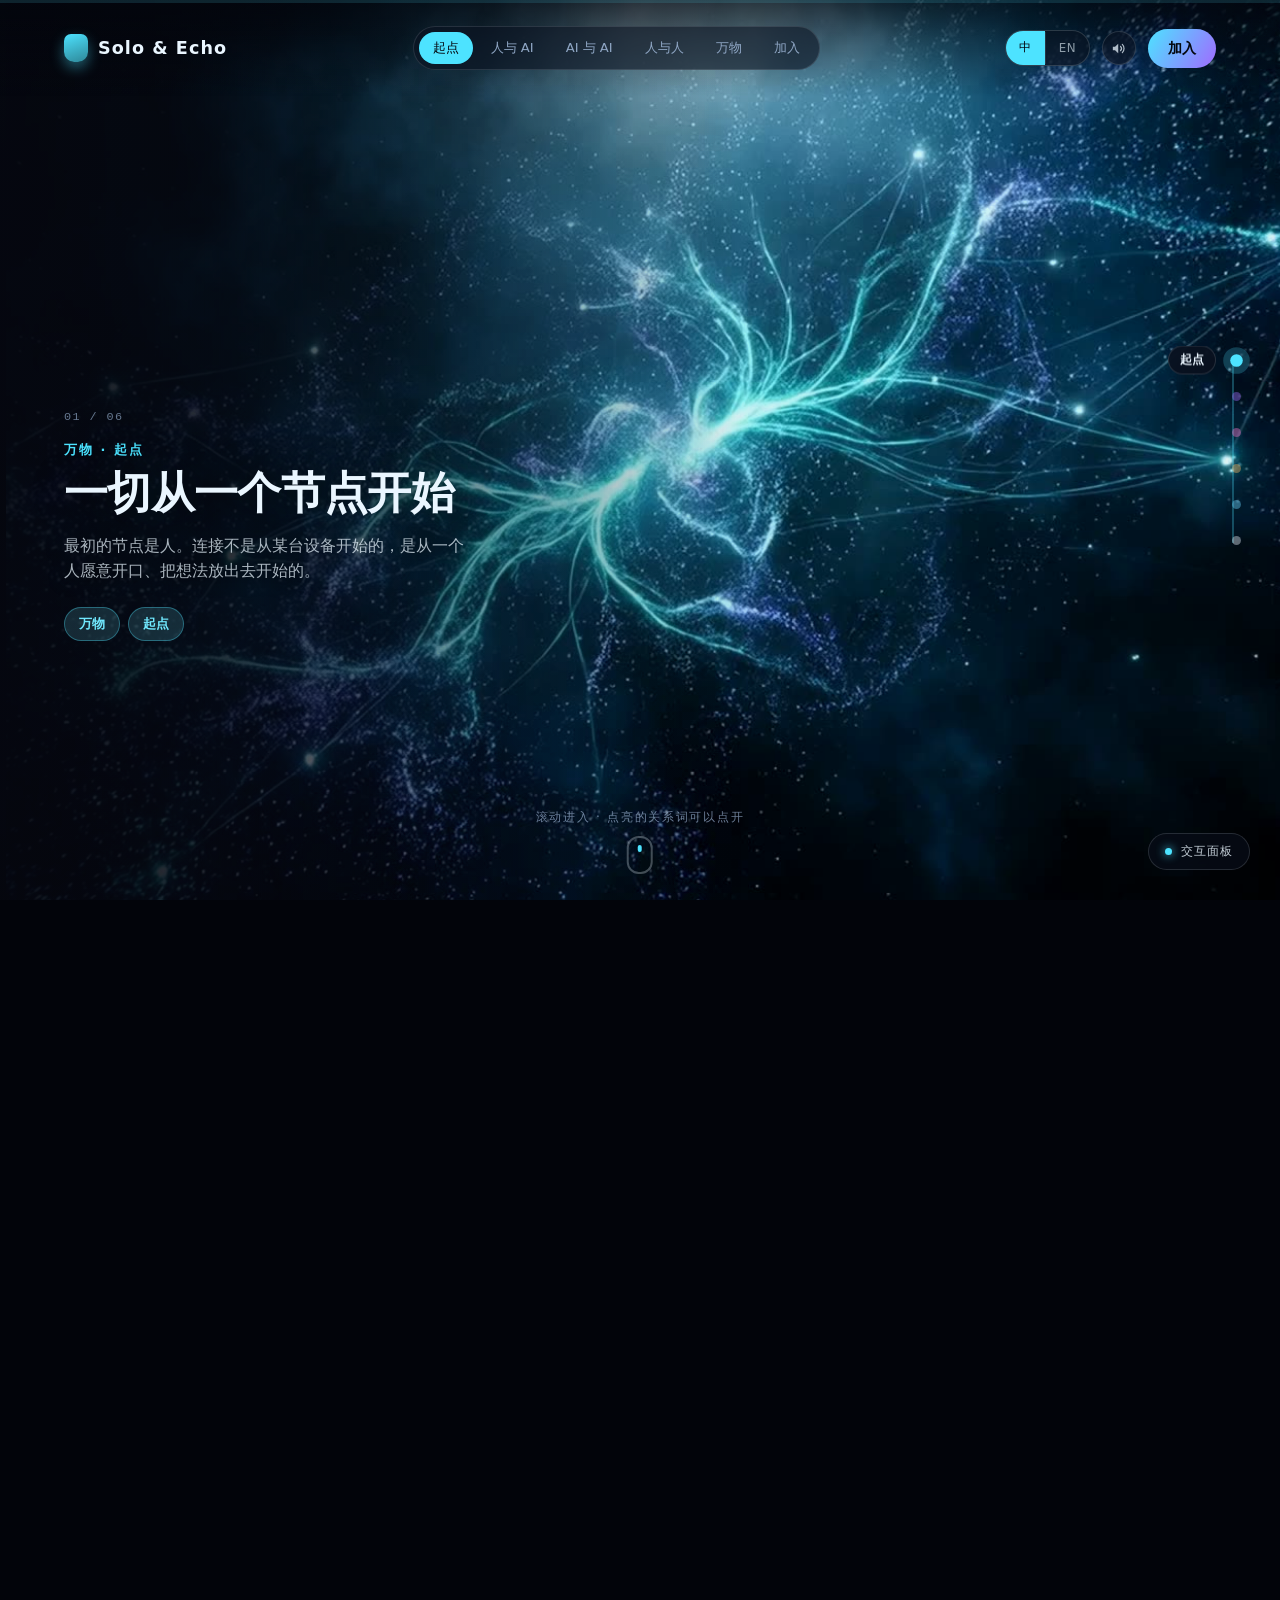
==== site/index.html @ f30c002a "fix(site): 静态资源加版本号破缓存（Cloudflare 的 4h max-age 会让访问者继续跑旧 JS）" ====
<!doctype html>
<html lang="zh-CN" class="sw-noparticles">
<head>
  <meta charset="utf-8" />
  <meta name="viewport" content="width=device-width, initial-scale=1, viewport-fit=cover" />
  <title>Solo &amp; Echo · 人与 AI、AI 与 AI、人与人，犹如三生万物</title>
  <meta name="description" content="人与 AI、AI 与 AI、人与人——当三种关系同时成立，新的东西不需要被发明，它自己生长出来。万物不是被造出来的，是被关系带出来的。" />
  <meta name="theme-color" content="#05070f" />
  <link rel="icon" href="data:," />
  <link rel="stylesheet" href="assets/css/theme.css?v=20261123" />
</head>
<body>
  <div id="top"></div>
  <div id="world"></div>

  <noscript>
    <section lang="zh-CN" style="max-width:640px;margin:8vh auto;padding:0 24px;font-family:system-ui;color:#eaf6ff;line-height:1.7">
      <h1 style="font-size:2rem">Solo &amp; Echo</h1>
      <p>人与 AI、AI 与 AI、人与人——犹如三生万物。</p>
      <p>万物 · 起点：一切从一个节点开始。最初的节点是人。</p>
      <p>一 · 人与 AI：AI 不是工具，而是另一个数字的伙伴。它由数字构成，却不只是一个数字。</p>
      <p>二 · AI 与 AI：当智能体开始彼此对话，一个模型调用另一个模型，协作、质询、接力。</p>
      <p>三 · 人与人：人与人之间，重新回归连接。稀缺的从来不是渠道，而是连接本身。</p>
      <p>三生万物：万物不是被造出来的，是被关系带出来的。</p>
      <p>加入我们：让你的回声，被更多节点听见。</p>
    </section>
    <section lang="en" style="max-width:640px;margin:8vh auto;padding:0 24px;font-family:system-ui;color:#eaf6ff;line-height:1.7;border-top:1px solid rgba(234,246,255,.12)">
      <h1 style="font-size:1.4rem">Solo &amp; Echo</h1>
      <p>Human &amp; AI, AI &amp; AI, human &amp; human — from three, all things.</p>
      <p>All Things · Origin: Everything begins with a single node. The first node is always a person.</p>
      <p>I · Human &amp; AI: AI is not a tool, but another digital companion. Built from digits, never just digits.</p>
      <p>II · AI &amp; AI: When agents start talking to each other — collaborate, to challenge, to hand off.</p>
      <p>III · Human &amp; Human: Between people, connection returns.</p>
      <p>From three, all things: nothing here is manufactured; it is brought into being by the relationships themselves.</p>
      <p>Join us: let your echo be heard by more nodes.</p>
    </section>
  </noscript>

  <script src="scrub-engine.js?v=20261123"></script>
  <script src="assets/js/field.js?v=20261123"></script>
  <script src="assets/js/sensors.js?v=20261123"></script>
  <script src="assets/js/sfx.js?v=20261123"></script>
  <script src="assets/js/world.js?v=20261123"></script>
</body>
</html>
---- site/assets/css/theme.css ----
/* ============================================================================
   theme.css — 深空主题 + HUD 交互面板
   覆盖插件注入的浅色默认 token（插件用 @layer 包裹，本文件在更外层，优先级更高）
   ========================================================================== */

:root, .sw-root {
  --sw-bg: #05070f;
  --sw-bg-deep: #02040a;
  --sw-ink: #eaf6ff;
  --sw-ink-soft: #8fa6c4;
  --sw-accent: #4de3ff;
  --sw-cyan: #4de3ff;
  --sw-violet: #a06bff;
  --sw-gold: #ffb765;
  --sw-font-display: "PingFang SC", "HarmonyOS Sans SC", "Noto Sans SC",
                     -apple-system, BlinkMacSystemFont, "Segoe UI", system-ui, sans-serif;
  --sw-font-body: "PingFang SC", "HarmonyOS Sans SC", "Noto Sans SC",
                  -apple-system, BlinkMacSystemFont, "Segoe UI", Roboto, system-ui, sans-serif;
  color-scheme: dark;
}

html, body {
  background: var(--sw-bg-deep);
  color: var(--sw-ink);
  font-family: var(--sw-font-body);
  -webkit-font-smoothing: antialiased;
}

body { overflow-x: hidden; }

/* 引擎的正文色块是"浅色主题"假设，改成深色玻璃面板。
   注意：桌面是左侧横向遮罩，移动端是底部纵向遮罩，
   两者几何完全不同，必须分别覆盖，否则会在遮罩盒边缘出现硬边。 */
@media (min-width: 861px) {
  .sw-copylayer::before {
    background: linear-gradient(90deg,
      rgba(5, 7, 15, 0.94) 0%,
      rgba(5, 7, 15, 0.82) 30%,
      rgba(5, 7, 15, 0.42) 60%,
      transparent 100%);
  }
}

.sw-copy__title {
  text-shadow: 0 2px 34px rgba(0, 0, 0, 0.85), 0 0 60px color-mix(in srgb, var(--sw-accent) 22%, transparent);
  letter-spacing: -0.015em;
  font-weight: 700;
  font-size: clamp(1.9rem, 3.4vw, 3rem);
  white-space: pre-line;   /* 英文标题里的 \n 需要保留换行 */
}

/* 英文标题更长：收一档字号，否则会出现孤字行 */
html[lang="en"] .sw-copy__title { font-size: clamp(1.75rem, 3vw, 2.7rem); }

/* 引擎用 transform 做视差，会盖掉 CSS 的垂直居中 —— 这里手动上移，
   保证 720p 高度下文案块不越过视口底边 */
.sw-copy { top: 43%; }

.sw-copy__body {
  color: rgba(234, 246, 255, 0.72);
  text-shadow: 0 1px 18px rgba(0, 0, 0, 0.9);
}

.sw-copy__num { color: rgba(143, 166, 196, 0.7); }

.sw-copy__tags li {
  color: color-mix(in srgb, var(--sw-accent) 80%, #fff);
  background: color-mix(in srgb, var(--sw-accent) 12%, rgba(255, 255, 255, 0.04));
  border-color: color-mix(in srgb, var(--sw-accent) 34%, transparent);
  backdrop-filter: blur(6px);
}

/* ============================================================================
   可呼出的关键词
   ----------------------------------------------------------------------------
   页面讲的是"关系"，那就把关系本身做成可以碰的东西：
     悬停 → 一道光带扫过这个词，粒子场的注意力同时被它拉走
     点击 → 关系演示跑起来，这个词保持点亮
   强调色取自当前章节的 --sw-accent（引擎每章都会改），
   所以关键词天生带着本章的颜色。
   ========================================================================== */
.sw-key {
  background-color: transparent;   /* <mark> 的浏览器默认黄底必须清掉 */
}

/* 正文里的关系词 */
.sw-key:not(.sw-key--tag) {
  position: relative;
  padding: 0 .08em;
  border-radius: 3px;
  color: color-mix(in srgb, var(--sw-accent) 86%, #fff);
  cursor: pointer;
  background-image: linear-gradient(100deg,
    transparent 0%,
    color-mix(in srgb, var(--sw-accent) 26%, transparent) 42%,
    color-mix(in srgb, var(--sw-accent) 58%, transparent) 50%,
    transparent 100%);
  background-size: 260% 100%;
  background-position: 120% 0;
  background-repeat: no-repeat;
  text-shadow: 0 0 16px color-mix(in srgb, var(--sw-accent) 30%, transparent);
  transition:
    color .3s ease,
    background-position .85s cubic-bezier(.22, .61, .36, 1),
    text-shadow .3s ease;
}

.sw-key:not(.sw-key--tag)::after {
  content: "";
  position: absolute;
  left: .08em; right: .08em; bottom: -.12em;
  height: 1px;
  background: linear-gradient(90deg, transparent,
    color-mix(in srgb, var(--sw-accent) 78%, transparent), transparent);
  opacity: .38;
  transition: opacity .3s ease, box-shadow .3s ease;
}

.sw-key:not(.sw-key--tag):hover,
.sw-key:not(.sw-key--tag):focus-visible {
  color: #fff;
  background-position: -20% 0;
  text-shadow: 0 0 26px color-mix(in srgb, var(--sw-accent) 72%, transparent);
}

.sw-key:not(.sw-key--tag):hover::after,
.sw-key:not(.sw-key--tag):focus-visible::after {
  opacity: 1;
  box-shadow: 0 0 10px color-mix(in srgb, var(--sw-accent) 85%, transparent);
}

/* 标签本身就是关键词（每章三个）——
   和正文里的词是同一类东西：同样的辉光、同样的点亮、同样的声音，
   只是形状不同（胶囊 vs 带下划线的词）。 */
.sw-copy__tags li.sw-key {
  cursor: pointer;
  transition:
    transform .28s cubic-bezier(.22, .61, .36, 1),
    color .28s ease, background .28s ease,
    border-color .28s ease, box-shadow .28s ease;
}

.sw-copy__tags li.sw-key:hover,
.sw-copy__tags li.sw-key:focus-visible {
  transform: translateY(-2px);
  color: #fff;
  background: color-mix(in srgb, var(--sw-accent) 26%, rgba(255, 255, 255, 0.06));
  border-color: color-mix(in srgb, var(--sw-accent) 78%, transparent);
  box-shadow: 0 10px 30px color-mix(in srgb, var(--sw-accent) 34%, transparent);
}

/* 关系演示正在跑 → 同一个 key 的词保持点亮 */
.sw-key:not(.sw-key--tag).is-demo {
  color: #fff;
  background-position: -20% 0;
  text-shadow: 0 0 30px color-mix(in srgb, var(--sw-accent) 82%, transparent);
}
.sw-key:not(.sw-key--tag).is-demo::after {
  opacity: 1;
  box-shadow: 0 0 12px color-mix(in srgb, var(--sw-accent) 90%, transparent);
}
.sw-copy__tags li.sw-key.is-demo {
  transform: translateY(-2px);
  color: #fff;
  background: color-mix(in srgb, var(--sw-accent) 30%, rgba(255, 255, 255, 0.08));
  border-color: color-mix(in srgb, var(--sw-accent) 88%, transparent);
  box-shadow: 0 10px 34px color-mix(in srgb, var(--sw-accent) 42%, transparent);
}

/* "开着的"关键词轻轻呼吸 —— 告诉用户这一项现在是激活的，
   而不是看起来只是被 hover 过。 */
.sw-key.is-demo { animation: sw-key-live 2.6s ease-in-out infinite; }
@keyframes sw-key-live {
  0%, 100% { filter: brightness(1); }
  50% { filter: brightness(1.28); }
}

.sw-btn--primary {
  color: #04070e !important;
  background: linear-gradient(120deg, var(--sw-accent), color-mix(in srgb, var(--sw-accent) 55%, #fff)) !important;
  box-shadow: 0 10px 34px color-mix(in srgb, var(--sw-accent) 32%, transparent);
}

.sw-btn--ghost {
  color: var(--sw-ink) !important;
  border-color: rgba(234, 246, 255, 0.28) !important;
  background: rgba(255, 255, 255, 0.03);
  backdrop-filter: blur(6px);
}

.sw-topbar { background: linear-gradient(180deg, rgba(3, 5, 12, 0.75), transparent); }

.sw-brand { color: var(--sw-ink) !important; }
.sw-brand__name { letter-spacing: 0.06em; }

.sw-nav {
  background: rgba(10, 16, 30, 0.55) !important;
  border-color: rgba(234, 246, 255, 0.12) !important;
  backdrop-filter: blur(14px);
}
.sw-nav__item { color: var(--sw-ink-soft) !important; }
.sw-nav__item:hover { color: var(--sw-ink) !important; }
.sw-nav__item.is-active { color: #04070e !important; }

.sw-topcta {
  color: #04070e !important;
  background: linear-gradient(120deg, var(--sw-cyan), var(--sw-violet)) !important;
}

.sw-route__label {
  color: var(--sw-ink) !important;
  background: rgba(10, 16, 30, 0.88) !important;
  border-color: rgba(234, 246, 255, 0.14) !important;
}

.sw-hint { color: rgba(143, 166, 196, 0.75); }

/* 视频层压暗，让实时粒子成为主角 */
.sw-stage { opacity: 0.42; }
/* 粒子层整体关掉时（.sw-noparticles），视频层就是唯一画面 —— 0.42 本来是
   "压暗视频、让粒子当主角"的补偿，这时必须升回来，否则看起来像没做完 */
.sw-noparticles .sw-stage { opacity: .95; }
/* HUD 里可手动关掉视频层（省电/性能，或只看粒子） */
.sw-novideo .sw-stage { opacity: 0 !important; }
.sw-sky__grad {
  background:
    radial-gradient(120% 80% at 50% 0%, color-mix(in srgb, var(--sw-accent) 9%, transparent), transparent 60%),
    linear-gradient(180deg, #070b16 0%, #05070f 55%, #03050b 100%);
}
.sw-sky__glow {
  background:
    radial-gradient(58% 42% at 72% 14%, color-mix(in srgb, var(--sw-accent) 20%, transparent), transparent 72%),
    radial-gradient(44% 34% at 22% 78%, color-mix(in srgb, var(--sw-violet) 14%, transparent), transparent 74%);
}

/* ---------------------------------------------------------- 粒子画布 */
.sw-field {
  position: fixed;
  inset: 0;
  z-index: 15;                /* 在视频层之上、文字层之下 */
  pointer-events: none;
  display: block;
  mix-blend-mode: screen;
}

/* ------------------------------------------------------ 语言切换 */
.sw-topright { display: flex; align-items: center; gap: 12px; }
.sw-lang {
  display: inline-flex; align-items: center;
  border: 1px solid rgba(234, 246, 255, 0.16);
  border-radius: 999px; overflow: hidden;
  background: rgba(8, 13, 24, 0.55);
  backdrop-filter: blur(12px);
}
.sw-lang button {
  font: inherit; font-size: 0.74rem; letter-spacing: 0.04em;
  color: rgba(234, 246, 255, 0.6);
  background: transparent; border: 0;
  padding: 9px 13px; cursor: pointer;
  transition: color .2s, background .2s;
}
.sw-lang button + button { border-left: 1px solid rgba(234, 246, 255, 0.12); }
.sw-lang button:hover:not(.is-on) { color: #fff; }
.sw-lang button.is-on {
  color: #04070e;
  background: var(--sw-accent);
}

/* ------------------------------------------------------ 音效开关（顶栏）
   图标自己表达状态：带波纹 = 开着，斜杠 = 静音。
   两个 svg 叠在同一个网格格里，切换时交叉淡入淡出。 */
.sw-sound {
  display: inline-grid;
  place-items: center;
  width: 34px; height: 34px;
  flex: 0 0 auto;
  border-radius: 50%;
  color: rgba(234, 246, 255, .74);
  background: rgba(8, 13, 24, .55);
  border: 1px solid rgba(234, 246, 255, .14);
  cursor: pointer;
  backdrop-filter: blur(12px);
  transition: color .22s, border-color .22s, background .22s, box-shadow .22s;
}
.sw-sound:hover {
  color: #fff;
  border-color: color-mix(in srgb, var(--sw-accent) 62%, transparent);
  box-shadow: 0 0 18px color-mix(in srgb, var(--sw-accent) 24%, transparent);
}
.sw-sound svg { grid-area: 1 / 1; transition: opacity .2s ease, transform .2s ease; }
.sw-sound__off { opacity: 0; transform: scale(.78); }
.sw-sound.is-muted { color: rgba(234, 246, 255, .42); }
.sw-sound.is-muted .sw-sound__on { opacity: 0; transform: scale(.78); }
.sw-sound.is-muted .sw-sound__off { opacity: 1; transform: none; }

/* ------------------------------------------------------------- HUD */
.sw-hud {
  position: fixed;
  right: clamp(14px, 2.4vw, 30px);
  bottom: clamp(14px, 2.4vw, 30px);
  z-index: 45;
  display: flex;
  flex-direction: column;
  align-items: flex-end;
  gap: 10px;
  font-family: var(--sw-font-body);
}

.sw-hud__toggle {
  display: inline-flex;
  align-items: center;
  gap: 9px;
  font: inherit;
  font-size: 0.76rem;
  letter-spacing: 0.08em;
  color: rgba(234, 246, 255, 0.82);
  background: rgba(8, 13, 24, 0.72);
  border: 1px solid rgba(234, 246, 255, 0.14);
  border-radius: 999px;
  padding: 9px 16px;
  cursor: pointer;
  backdrop-filter: blur(14px);
  transition: border-color .25s, color .25s, background .25s;
}
.sw-hud__toggle:hover { border-color: color-mix(in srgb, var(--sw-accent) 55%, transparent); color: #fff; }

.sw-hud__dot {
  width: 7px; height: 7px; border-radius: 50%;
  background: var(--sw-accent);
  box-shadow: 0 0 10px var(--sw-accent);
  animation: sw-pulse 2.4s ease-in-out infinite;
}
@keyframes sw-pulse { 0%,100% { opacity: 1; transform: scale(1); } 50% { opacity: .35; transform: scale(.72); } }

.sw-hud__panel {
  width: min(310px, 74vw);
  padding: 16px 16px 14px;
  border-radius: 16px;
  background: rgba(7, 11, 21, 0.82);
  border: 1px solid rgba(234, 246, 255, 0.12);
  backdrop-filter: blur(18px);
  box-shadow: 0 24px 60px rgba(0, 0, 0, 0.55);
}

.sw-hud__row { display: flex; align-items: center; gap: 10px; margin-bottom: 12px; }
.sw-hud__row label { font-size: 0.76rem; color: var(--sw-ink-soft); white-space: nowrap; }
.sw-hud__row output { font-size: 0.72rem; color: var(--sw-ink-soft); font-variant-numeric: tabular-nums; min-width: 24px; text-align: right; }

.sw-hud input[type=range] {
  flex: 1; -webkit-appearance: none; appearance: none;
  height: 3px; border-radius: 3px; background: rgba(234, 246, 255, 0.18);
  outline: none; cursor: pointer;
}
.sw-hud input[type=range]::-webkit-slider-thumb {
  -webkit-appearance: none; appearance: none;
  width: 13px; height: 13px; border-radius: 50%;
  background: var(--sw-accent);
  box-shadow: 0 0 12px color-mix(in srgb, var(--sw-accent) 70%, transparent);
  cursor: pointer;
}

.sw-hud__row--btns { flex-wrap: wrap; gap: 7px; }
.sw-hud__row--btns button {
  font: inherit; font-size: 0.74rem;
  color: rgba(234, 246, 255, 0.78);
  background: rgba(255, 255, 255, 0.045);
  border: 1px solid rgba(234, 246, 255, 0.12);
  border-radius: 999px;
  padding: 7px 13px;
  cursor: pointer;
  transition: all .2s;
}
.sw-hud__row--btns button:hover:not(:disabled) { border-color: color-mix(in srgb, var(--sw-accent) 60%, transparent); color: #fff; }
.sw-hud__row--btns button.is-on {
  color: #04070e;
  background: var(--sw-accent);
  border-color: transparent;
  box-shadow: 0 0 18px color-mix(in srgb, var(--sw-accent) 40%, transparent);
}
.sw-hud__row--btns button:disabled { opacity: .32; cursor: not-allowed; }
.sw-hud__row--btns button.is-loading { opacity: .55; }

.sw-hud__stat {
  font-size: 0.71rem;
  color: rgba(143, 166, 196, 0.9);
  font-variant-numeric: tabular-nums;
  letter-spacing: 0.04em;
  padding-top: 10px;
  border-top: 1px solid rgba(234, 246, 255, 0.09);
}
.sw-hud__note { margin: 8px 0 0; font-size: 0.68rem; line-height: 1.5; color: rgba(143, 166, 196, 0.62); }
.sw-hud__legend {
  margin: 10px 0 0;
  padding-top: 9px;
  border-top: 1px solid rgba(234, 246, 255, 0.09);
  font-size: 0.68rem; line-height: 1.6;
  color: color-mix(in srgb, var(--sw-cyan) 62%, #fff);
  opacity: .82;
}
.sw-hud__msg { margin: 6px 0 0; font-size: 0.7rem; color: rgba(255, 183, 101, 0.9); min-height: 1em; }
.sw-hud__msg[data-tone=ok] { color: rgba(77, 227, 255, 0.9); }

/* ------------------------------------------------------- 扩散脉冲提示 */
.sw-flash {
  position: fixed;
  left: 50%; top: 46%;
  transform: translate(-50%, -50%) scale(.9);
  z-index: 48;
  pointer-events: none;
  font-size: clamp(1rem, 2.4vw, 1.5rem);
  letter-spacing: 0.3em;
  color: #fff;
  text-shadow: 0 0 28px var(--sw-cyan);
  opacity: 0;
}
.sw-flash.is-on { animation: sw-flash 1.8s cubic-bezier(.2,.7,.2,1); }
@keyframes sw-flash {
  0% { opacity: 0; transform: translate(-50%,-50%) scale(.86); letter-spacing: .1em; }
  22% { opacity: 1; transform: translate(-50%,-50%) scale(1); letter-spacing: .34em; }
  100% { opacity: 0; transform: translate(-50%,-50%) scale(1.08); letter-spacing: .5em; }
}

/* 关系演示的说明文字：
   1) 停留够久（4 秒以上）—— 原来 1.5 秒就没了，等于没说完；
   2) 放到画面上方的空白处 —— 停这么久，压在正文上就没法读了；
   3) 允许折行 —— 英文的长句不能顶出屏幕。 */
.sw-flash.is-long {
  top: 19%;
  width: min(86vw, 760px);
  text-align: center;
  font-size: clamp(.95rem, 1.7vw, 1.25rem);
  letter-spacing: .22em;
  line-height: 1.7;
  text-shadow: 0 0 28px var(--sw-cyan), 0 2px 22px rgba(0, 0, 0, .85);
}
.sw-flash.is-long.is-on { animation: sw-flash-long 5.2s cubic-bezier(.2,.7,.2,1); }
@keyframes sw-flash-long {
  0% { opacity: 0; transform: translate(-50%,-50%) scale(.94); letter-spacing: .12em; }
  7% { opacity: 1; transform: translate(-50%,-50%) scale(1); letter-spacing: .24em; }
  82% { opacity: 1; transform: translate(-50%,-50%) scale(1); letter-spacing: .24em; }
  100% { opacity: 0; transform: translate(-50%,-50%) scale(1.04); letter-spacing: .36em; }
}

/* ==========================================================
   「加入」弹框 —— 社区尚未开放
   ========================================================== */
.sw-modal {
  position: fixed; inset: 0; z-index: 80;
  display: grid; place-items: center;
  padding: 24px;
  pointer-events: none;
}
.sw-modal.is-open { pointer-events: auto; }

.sw-modal__backdrop {
  position: absolute; inset: 0;
  /* 不用 backdrop-filter：全屏模糊叠在实时 WebGL 画布上，每帧都要把背景
     重新糊一遍 → 掉帧 + 模糊半径瞬间生效 → 观感上"啪"地一下，很突兀。
     改成渐变压暗：背后的网络依然清晰活着，也零掉帧。 */
  background:
    radial-gradient(86% 68% at 50% 42%, rgba(5, 9, 18, .58), rgba(2, 4, 10, .88));
  opacity: 0;
  transition: opacity .42s cubic-bezier(.22, .61, .36, 1);
  cursor: pointer;
}
.sw-modal.is-open .sw-modal__backdrop { opacity: 1; }

.sw-modal__panel {
  position: relative;
  width: min(440px, 100%);
  max-height: calc(100dvh - 48px);
  overflow-y: auto;
  padding: 36px 34px 28px;
  border-radius: 22px;
  background: linear-gradient(180deg, rgba(13, 19, 34, .97), rgba(6, 10, 20, .98));
  border: 1px solid rgba(234, 246, 255, 0.13);
  box-shadow:
    0 40px 120px rgba(0, 0, 0, .72),
    0 0 90px rgba(77, 227, 255, .10),
    inset 0 1px 0 rgba(255, 255, 255, .06);
  transform: translateY(18px) scale(.975);
  opacity: 0;
  transition:
    opacity .5s cubic-bezier(.22, .61, .36, 1),
    transform .58s cubic-bezier(.22, .61, .36, 1);
}
/* 打开时让面板晚于遮罩一点点出现（错峰），关闭时立刻退场 */
.sw-modal.is-open .sw-modal__panel {
  transform: none;
  opacity: 1;
  transition-delay: 90ms, 90ms;
}

/* 顶部三色细线 = 三种关系（人 / AI / 万物）—— 从中间向两侧"画"出来 */
.sw-modal__panel::before {
  content: "";
  position: absolute; top: 0; left: 22px; right: 22px; height: 2px;
  border-radius: 2px;
  background: linear-gradient(90deg, var(--sw-cyan), var(--sw-violet) 52%, var(--sw-gold));
  transform: scaleX(.35);
  opacity: 0;
  transition: transform .62s cubic-bezier(.22, .61, .36, 1), opacity .45s ease;
}
.sw-modal.is-open .sw-modal__panel::before {
  transform: scaleX(1);
  opacity: .9;
  transition-delay: 150ms, 150ms;
}

.sw-modal__close {
  position: absolute; top: 16px; right: 16px;
  width: 32px; height: 32px;
  display: grid; place-items: center;
  color: rgba(234, 246, 255, .55);
  background: transparent;
  border: 1px solid rgba(234, 246, 255, .12);
  border-radius: 50%;
  cursor: pointer;
  transition: color .2s, border-color .2s, background .2s;
}
.sw-modal__close:hover {
  color: #fff;
  border-color: color-mix(in srgb, var(--sw-accent) 55%, transparent);
  background: rgba(255, 255, 255, .05);
}

.sw-modal__status {
  display: inline-flex; align-items: center; gap: 8px;
  font-size: .72rem; letter-spacing: .16em; text-transform: uppercase;
  color: color-mix(in srgb, var(--sw-cyan) 88%, #fff);
  padding: 7px 14px;
  border-radius: 999px;
  border: 1px solid color-mix(in srgb, var(--sw-cyan) 34%, transparent);
  background: color-mix(in srgb, var(--sw-cyan) 9%, transparent);
}
.sw-modal__status i {
  width: 6px; height: 6px; border-radius: 50%;
  background: var(--sw-cyan);
  box-shadow: 0 0 10px var(--sw-cyan);
  animation: sw-pulse 2.2s ease-in-out infinite;
}

.sw-modal__title {
  margin: 20px 0 0;
  font-family: var(--sw-font-display);
  font-weight: 700;
  font-size: clamp(1.5rem, 3.2vw, 1.85rem);
  line-height: 1.25;
  letter-spacing: -.01em;
  color: var(--sw-ink);
}

.sw-modal__body {
  margin: 14px 0 0;
  font-size: 1rem;
  line-height: 1.75;
  color: rgba(234, 246, 255, .68);
}

.sw-modal__ok {
  margin-top: 26px;
  font: inherit; font-weight: 600; font-size: .95rem;
  color: #04070e;
  background: linear-gradient(120deg, var(--sw-cyan), var(--sw-violet));
  border: 0; border-radius: 999px;
  padding: 13px 30px;
  cursor: pointer;
  box-shadow: 0 12px 36px rgba(77, 227, 255, .22);
  transition: transform .2s, box-shadow .2s, filter .2s;
}
.sw-modal__ok:hover { transform: translateY(-2px); filter: brightness(1.06); box-shadow: 0 16px 44px rgba(77, 227, 255, .3); }

.sw-modal__hint {
  margin: 16px 0 0;
  font-size: .74rem; line-height: 1.6;
  color: rgba(143, 166, 196, .55);
}

@media (max-width: 560px) {
  .sw-modal { padding: 16px; }
  .sw-modal__panel { padding: 32px 22px 24px; border-radius: 18px; }
  .sw-modal__panel::before { left: 16px; right: 16px; }
}

/* ------------------------------------------------------ 移动端适配 */
@media (max-width: 860px) {
  .sw-stage { opacity: 0.36; }
  /* 移动端正文压在下半屏，顶部留白可以更亮一点 */
  .sw-noparticles .sw-stage { opacity: .86; }
  /* 移动端由插件改成底部定位，这里必须把桌面端的 top 复位
     （未分层样式优先级高于插件的 @layer sw） */
  .sw-copy { top: auto; }
  /* 移动端遮罩是底部纵向渐变，必须平滑收到 0，否则遮罩盒顶部会出现硬边 */
  .sw-copylayer::before {
    height: 74%;
    background: linear-gradient(0deg,
      rgba(5, 7, 15, 0.97) 0%,
      rgba(5, 7, 15, 0.93) 32%,
      rgba(5, 7, 15, 0.78) 52%,
      rgba(5, 7, 15, 0.52) 70%,
      rgba(5, 7, 15, 0.26) 85%,
      rgba(5, 7, 15, 0.08) 94%,
      rgba(5, 7, 15, 0) 100%);
  }
  .sw-hud { bottom: calc(14px + env(safe-area-inset-bottom)); right: 12px; left: auto; align-items: flex-end; }
  /* 移动端文案是底部锚定的，面板改到顶部展开，避免压住正文 */
  .sw-hud__panel {
    position: fixed;
    top: calc(62px + env(safe-area-inset-top));
    right: 12px;
    bottom: auto;
    width: min(280px, calc(100vw - 24px));
  }
  /* 滚动提示挪到顶部（品牌栏下方）：英文提示会折成两行，
     放底部会压住底部锚定的正文 */
  .sw-hint {
    top: calc(76px + env(safe-area-inset-top));
    bottom: auto;
  }
}

/* --------------------------------------------- 降低动效偏好 */
@media (prefers-reduced-motion: reduce) {
  .sw-field { display: none; }
  .sw-hud__dot { animation: none; }
  .sw-hint i::after { animation: none; }
  .sw-sky__grad { background: linear-gradient(180deg, #0a1224 0%, #05070f 100%); }
  /* 关键词保留颜色与下划线（那是信息），只去掉扫光动画 */
  .sw-key:not(.sw-key--tag) { background-image: none; }
  .sw-key:not(.sw-key--tag):hover,
  .sw-key:not(.sw-key--tag):focus-visible,
  .sw-key:not(.sw-key--tag).is-demo { background-position: 50% 0; }
  .sw-copy__tags li.sw-key:hover,
  .sw-copy__tags li.sw-key:focus-visible,
  .sw-copy__tags li.sw-key.is-demo { transform: none; }
  .sw-key.is-demo { animation: none; }
}

/* 键盘可达性 */
.sw-hud button:focus-visible,
.sw-nav__item:focus-visible,
.sw-route__dot:focus-visible,
.sw-btn:focus-visible,
.sw-sound:focus-visible {
  outline: 2px solid var(--sw-accent);
  outline-offset: 3px;
}
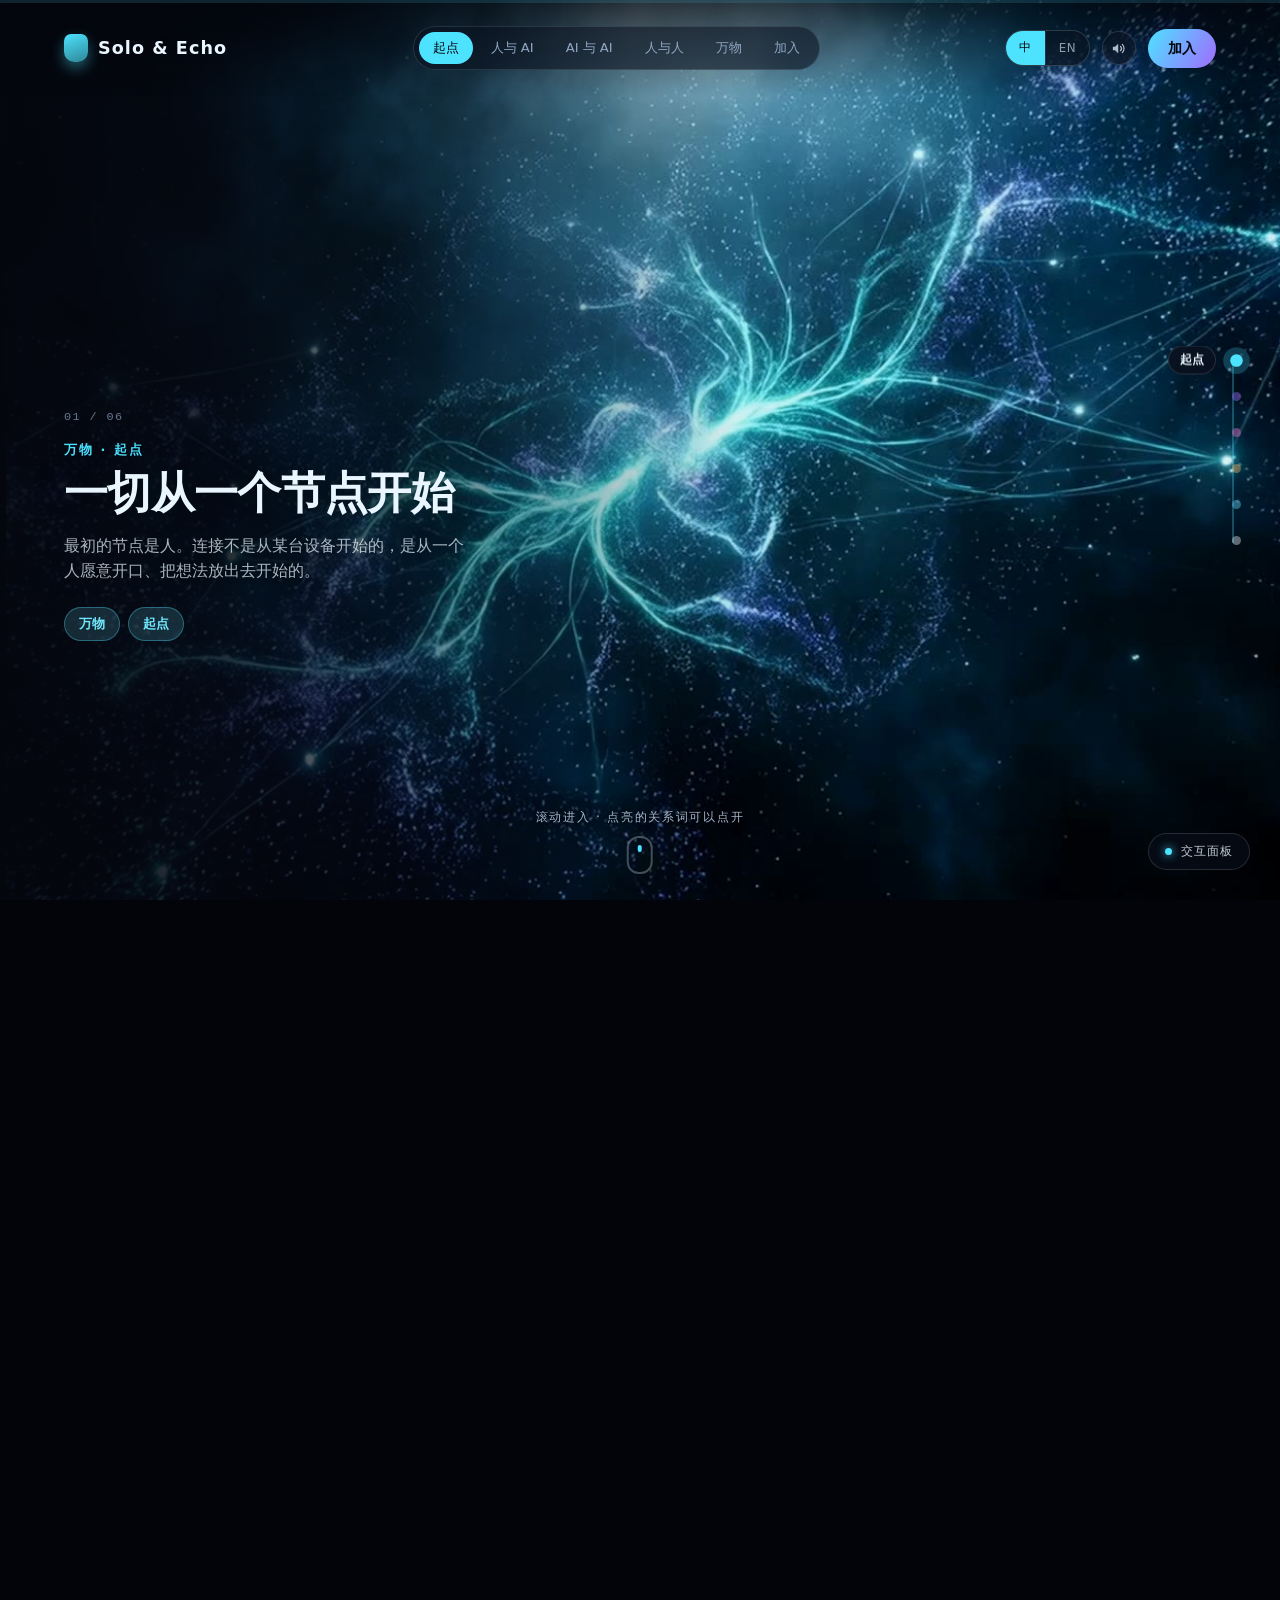
==== commit 553a4021: "fix(site): 提示语加投影（视频满强度后压在亮处读不清）" ====
--- a/site/index.html
+++ b/site/index.html
@@ -7,7 +7,7 @@
   <meta name="description" content="人与 AI、AI 与 AI、人与人——当三种关系同时成立，新的东西不需要被发明，它自己生长出来。万物不是被造出来的，是被关系带出来的。" />
   <meta name="theme-color" content="#05070f" />
   <link rel="icon" href="data:," />
-  <link rel="stylesheet" href="assets/css/theme.css?v=20261123" />
+  <link rel="stylesheet" href="assets/css/theme.css?v=20261123b" />
 </head>
 <body>
   <div id="top"></div>
@@ -36,10 +36,10 @@
     </section>
   </noscript>
 
-  <script src="scrub-engine.js?v=20261123"></script>
-  <script src="assets/js/field.js?v=20261123"></script>
-  <script src="assets/js/sensors.js?v=20261123"></script>
-  <script src="assets/js/sfx.js?v=20261123"></script>
-  <script src="assets/js/world.js?v=20261123"></script>
+  <script src="scrub-engine.js?v=20261123b"></script>
+  <script src="assets/js/field.js?v=20261123b"></script>
+  <script src="assets/js/sensors.js?v=20261123b"></script>
+  <script src="assets/js/sfx.js?v=20261123b"></script>
+  <script src="assets/js/world.js?v=20261123b"></script>
 </body>
 </html>
--- a/site/assets/css/theme.css
+++ b/site/assets/css/theme.css
@@ -213,7 +213,8 @@
   border-color: rgba(234, 246, 255, 0.14) !important;
 }
 
-.sw-hint { color: rgba(143, 166, 196, 0.75); }
+/* 视频层满强度后，提示语会压在亮处 —— 加投影保证可读 */
+.sw-hint { color: rgba(178, 197, 220, 0.92); text-shadow: 0 1px 18px rgba(2, 5, 12, .95), 0 0 5px rgba(2, 5, 12, .9); }
 
 /* 视频层压暗，让实时粒子成为主角 */
 .sw-stage { opacity: 0.42; }
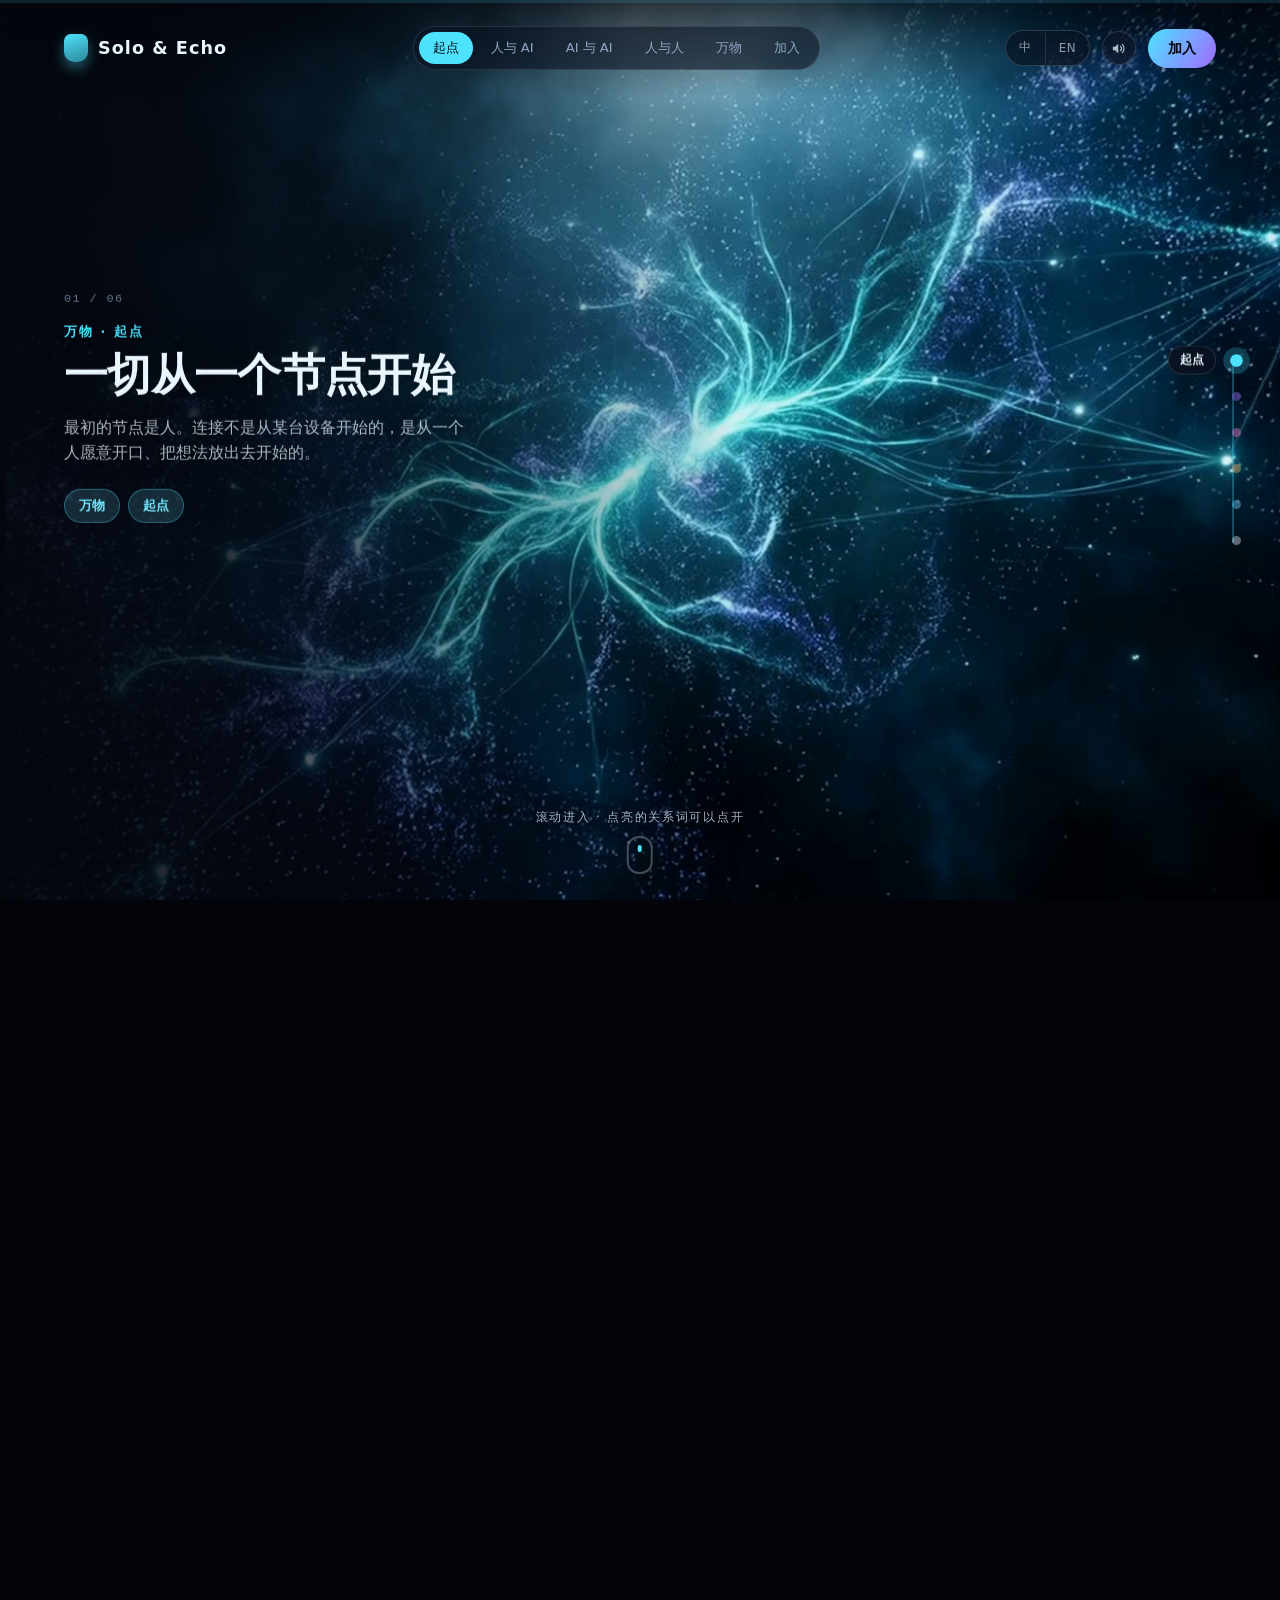
==== commit a35358f7: "chore(site): 静态资源版本号 20261123c（world.js / scrub-engine.js 已改）" ====
--- a/site/index.html
+++ b/site/index.html
@@ -7,7 +7,7 @@
   <meta name="description" content="人与 AI、AI 与 AI、人与人——当三种关系同时成立，新的东西不需要被发明，它自己生长出来。万物不是被造出来的，是被关系带出来的。" />
   <meta name="theme-color" content="#05070f" />
   <link rel="icon" href="data:," />
-  <link rel="stylesheet" href="assets/css/theme.css?v=20261123b" />
+  <link rel="stylesheet" href="assets/css/theme.css?v=20261123c" />
 </head>
 <body>
   <div id="top"></div>
@@ -36,10 +36,10 @@
     </section>
   </noscript>
 
-  <script src="scrub-engine.js?v=20261123b"></script>
-  <script src="assets/js/field.js?v=20261123b"></script>
-  <script src="assets/js/sensors.js?v=20261123b"></script>
-  <script src="assets/js/sfx.js?v=20261123b"></script>
-  <script src="assets/js/world.js?v=20261123b"></script>
+  <script src="scrub-engine.js?v=20261123c"></script>
+  <script src="assets/js/field.js?v=20261123c"></script>
+  <script src="assets/js/sensors.js?v=20261123c"></script>
+  <script src="assets/js/sfx.js?v=20261123c"></script>
+  <script src="assets/js/world.js?v=20261123c"></script>
 </body>
 </html>
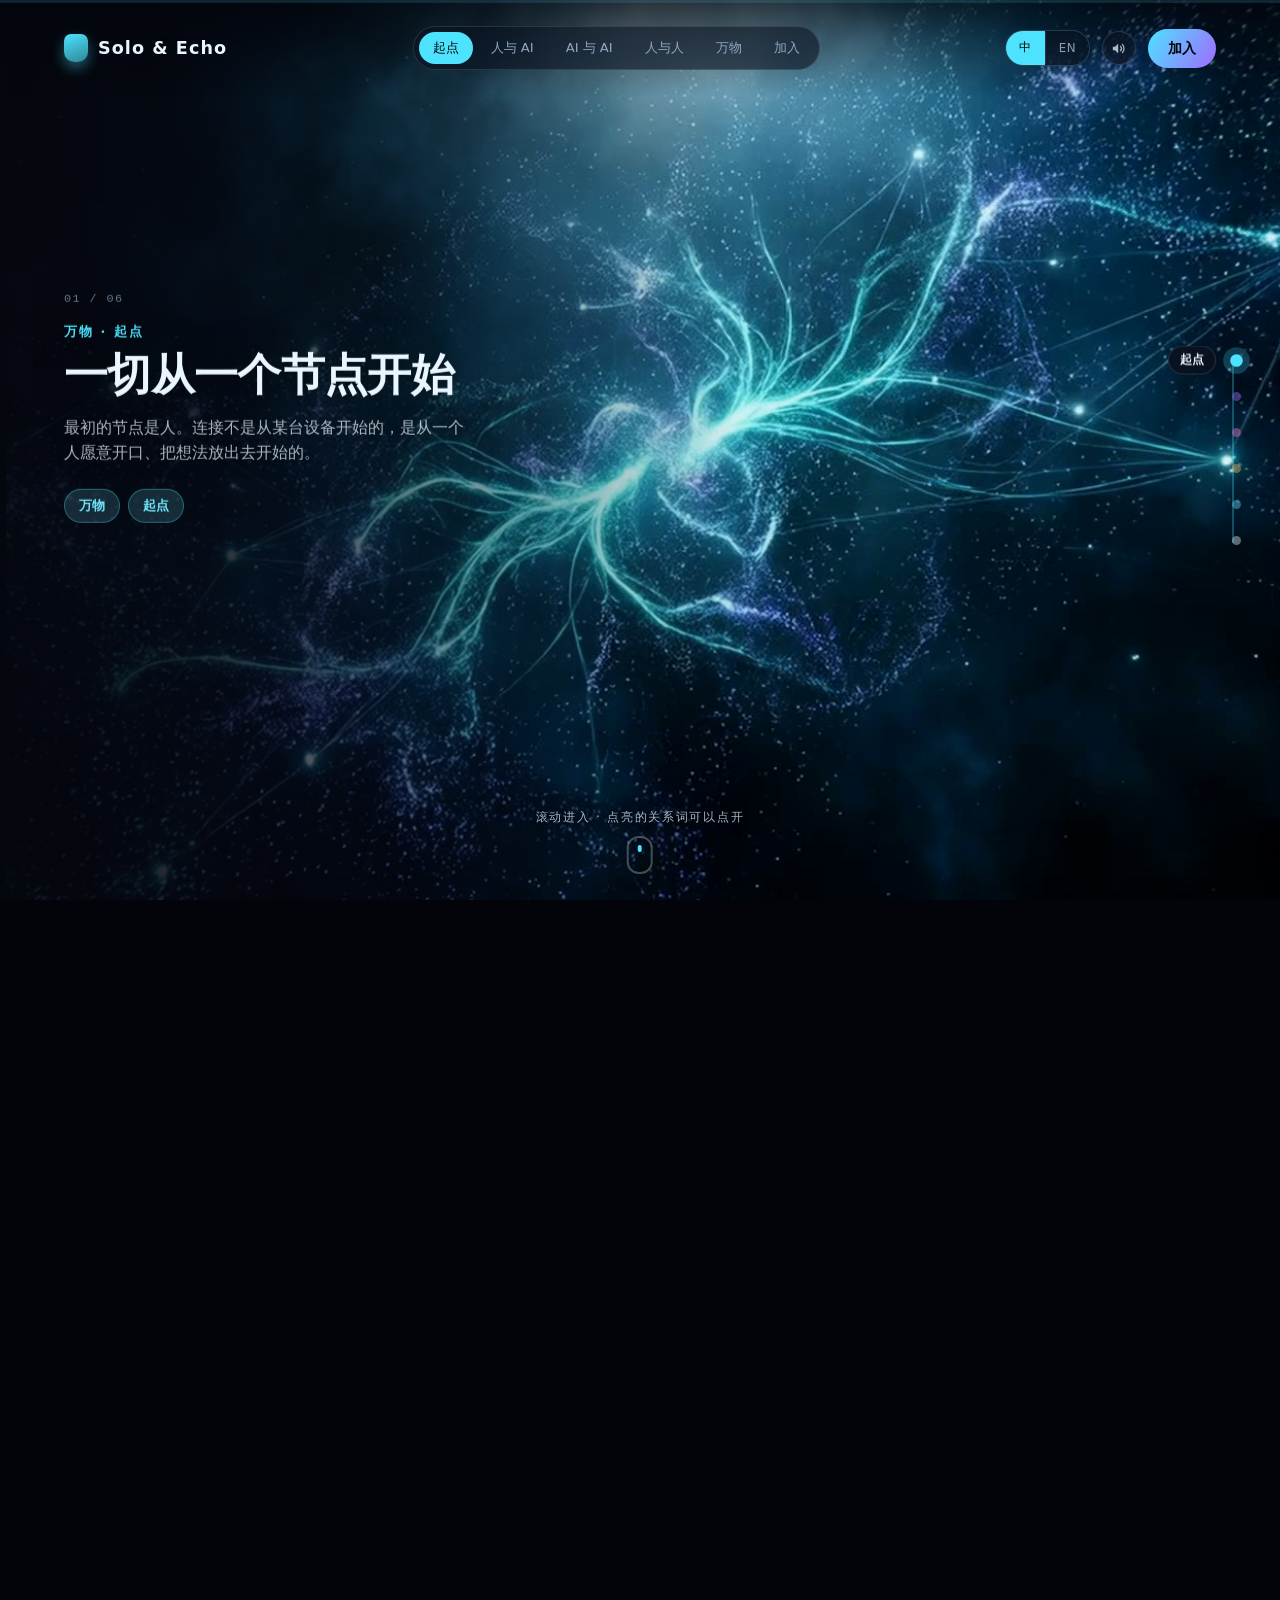
==== commit 1af351ea: "fix(site): hud 提升到块外（语言切换时 hud 未定义 → ReferenceError）" ====
--- a/site/index.html
+++ b/site/index.html
@@ -7,7 +7,7 @@
   <meta name="description" content="人与 AI、AI 与 AI、人与人——当三种关系同时成立，新的东西不需要被发明，它自己生长出来。万物不是被造出来的，是被关系带出来的。" />
   <meta name="theme-color" content="#05070f" />
   <link rel="icon" href="data:," />
-  <link rel="stylesheet" href="assets/css/theme.css?v=20261123c" />
+  <link rel="stylesheet" href="assets/css/theme.css?v=20261123e" />
 </head>
 <body>
   <div id="top"></div>
@@ -36,10 +36,10 @@
     </section>
   </noscript>
 
-  <script src="scrub-engine.js?v=20261123c"></script>
-  <script src="assets/js/field.js?v=20261123c"></script>
-  <script src="assets/js/sensors.js?v=20261123c"></script>
-  <script src="assets/js/sfx.js?v=20261123c"></script>
-  <script src="assets/js/world.js?v=20261123c"></script>
+  <script src="scrub-engine.js?v=20261123e"></script>
+  <script src="assets/js/field.js?v=20261123e"></script>
+  <script src="assets/js/sensors.js?v=20261123e"></script>
+  <script src="assets/js/sfx.js?v=20261123e"></script>
+  <script src="assets/js/world.js?v=20261123e"></script>
 </body>
 </html>
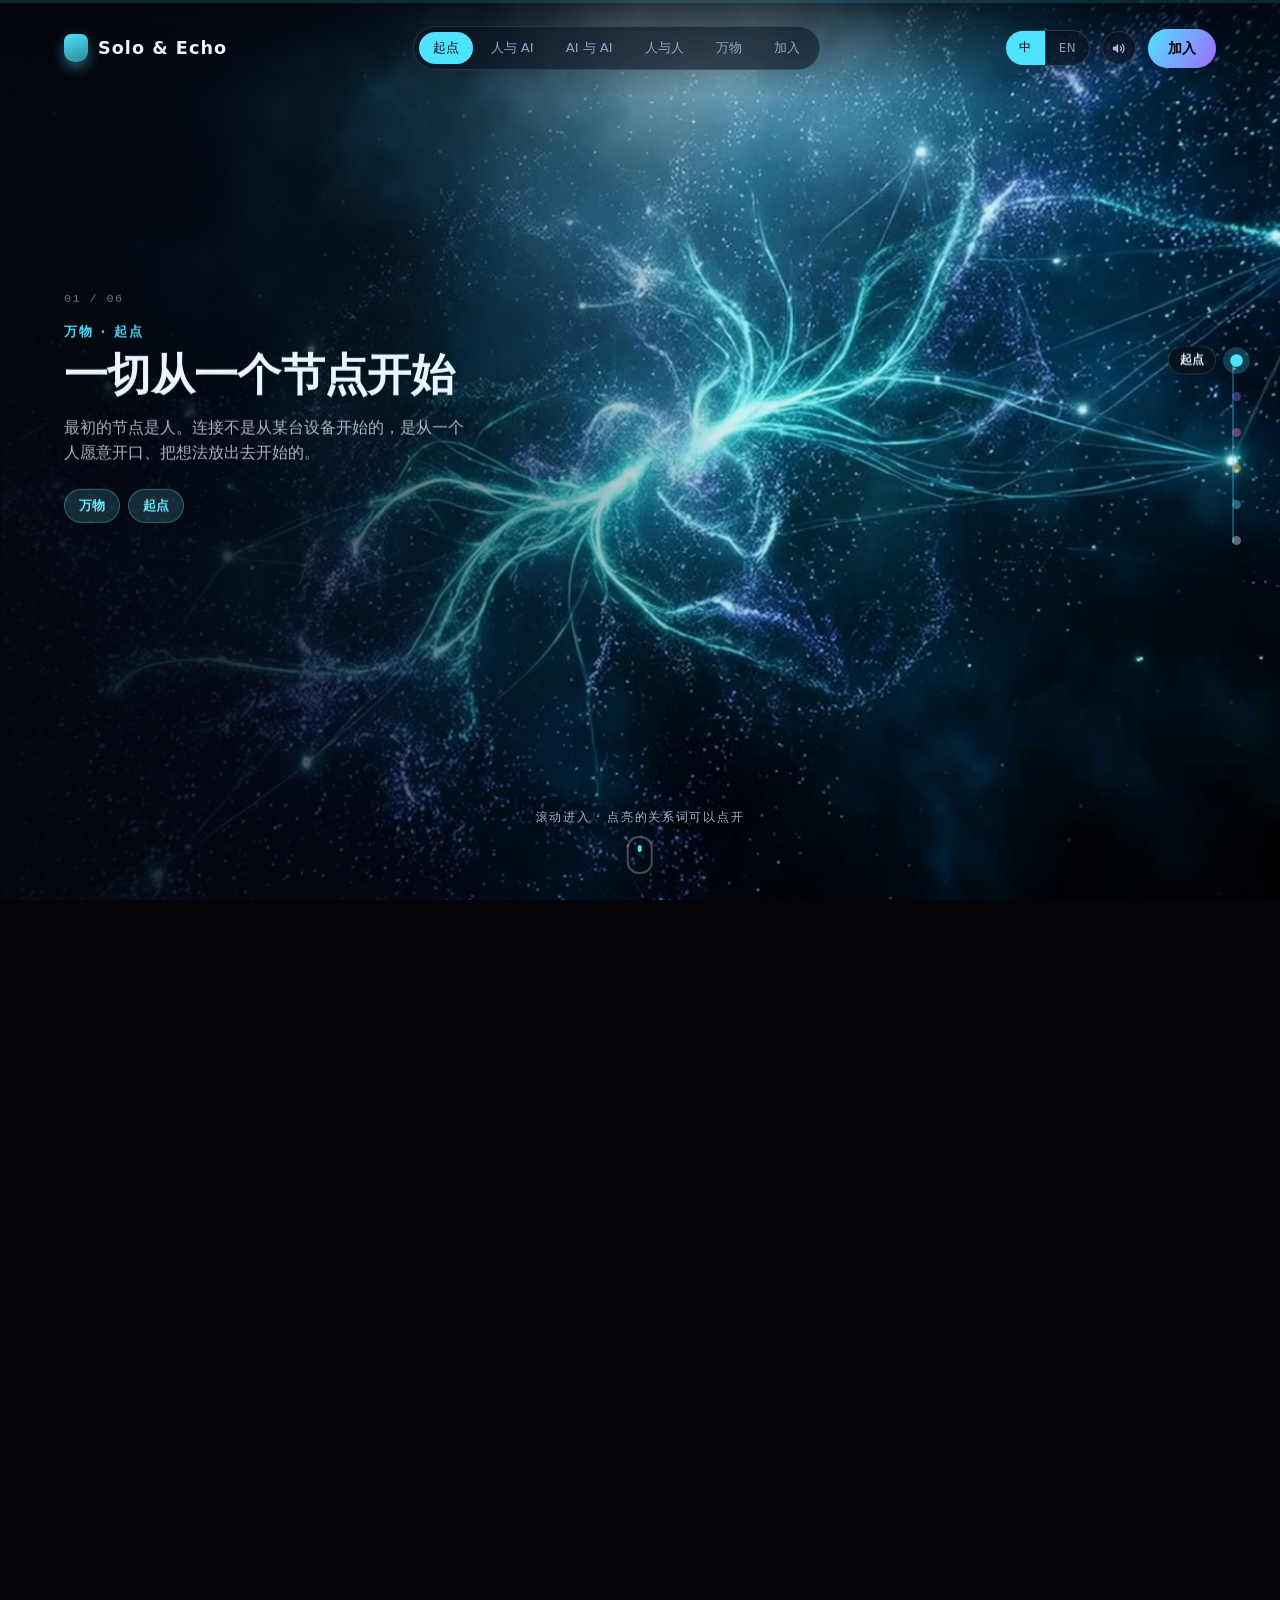
==== commit 2b30483b: "feat(site): 章节切换改成"遮罩 + 透明层"，两段视频同时在播 用户澄清想要的过渡：不是透明度叠化，而是 「做一个遮罩 + 一个透明层，两个视频同时播放到那一段，再加渐变的过渡」。  实现" ====
--- a/site/index.html
+++ b/site/index.html
@@ -7,7 +7,7 @@
   <meta name="description" content="人与 AI、AI 与 AI、人与人——当三种关系同时成立，新的东西不需要被发明，它自己生长出来。万物不是被造出来的，是被关系带出来的。" />
   <meta name="theme-color" content="#05070f" />
   <link rel="icon" href="data:," />
-  <link rel="stylesheet" href="assets/css/theme.css?v=20261123e" />
+  <link rel="stylesheet" href="assets/css/theme.css?v=20261123h" />
 </head>
 <body>
   <div id="top"></div>
@@ -36,10 +36,10 @@
     </section>
   </noscript>
 
-  <script src="scrub-engine.js?v=20261123e"></script>
-  <script src="assets/js/field.js?v=20261123e"></script>
-  <script src="assets/js/sensors.js?v=20261123e"></script>
-  <script src="assets/js/sfx.js?v=20261123e"></script>
-  <script src="assets/js/world.js?v=20261123e"></script>
+  <script src="scrub-engine.js?v=20261123h"></script>
+  <script src="assets/js/field.js?v=20261123h"></script>
+  <script src="assets/js/sensors.js?v=20261123h"></script>
+  <script src="assets/js/sfx.js?v=20261123h"></script>
+  <script src="assets/js/world.js?v=20261123h"></script>
 </body>
 </html>
